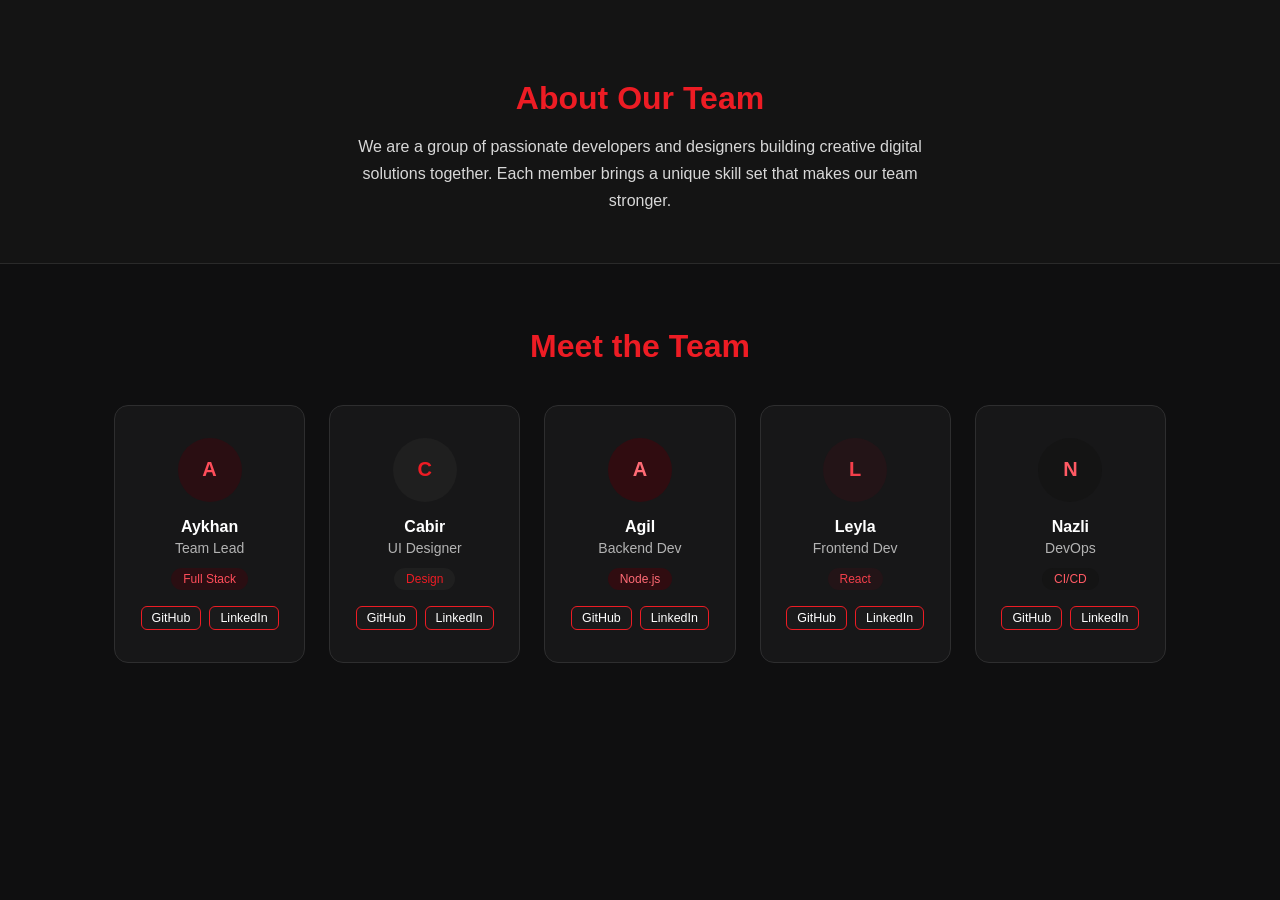
==== team-index.html @ d1a953b3 "Implement initial project structure and setup" ====
<!DOCTYPE html>
<html lang="en">
<head>
  <meta charset="UTF-8" />
  <meta name="viewport" content="width=device-width, initial-scale=1.0" />
  <title>Team Portfolio</title>
  <link rel="stylesheet" href="team-style.css" />
</head>
<body>
  <section id="about" class="about-section">
    <div class="container">
      <h2 class="section-title">About Our Team</h2>
      <p class="section-subtitle">
        We are a group of passionate developers and designers building
        creative digital solutions together. Each member brings a unique
        skill set that makes our team stronger.
      </p>
    </div>
  </section>

  <section id="team" class="team-section">
    <div class="container">
      <h2 class="section-title">Meet the Team</h2>
      <div class="team-grid" id="teamGrid"></div>
    </div>
  </section>

  <script src="data.js"></script>
  <script src="team-app.js"></script>
</body>
</html>
---- team-style.css ----
* {
  margin: 0;
  padding: 0;
  box-sizing: border-box;
}

body {
  font-family: "Segoe UI", sans-serif;
  background-color: #0f0f10;
  color: #f4f4f4;
}

.container {
  max-width: 1100px;
  margin: 0 auto;
  padding: 0 1.5rem;
}

.section-title {
  font-size: 2rem;
  font-weight: 600;
  text-align: center;
  margin-bottom: 1rem;
  color: #ed1c24;
}

.section-subtitle {
  font-size: 1rem;
  color: #d8d8d8;
  text-align: center;
  max-width: 600px;
  margin: 0 auto;
  line-height: 1.7;
}

.about-section {
  padding: 5rem 0 3rem;
  background-color: #141414;
  border-bottom: 1px solid #2a2a2a;
}

.team-section {
  padding: 4rem 0 5rem;
  background-color: #0f0f10;
}

.team-grid {
  display: grid;
  grid-template-columns: repeat(auto-fit, minmax(180px, 1fr));
  gap: 1.5rem;
  margin-top: 2.5rem;
}

.member-card {
  background: #171718;
  border: 1px solid #2e2e2f;
  border-radius: 14px;
  padding: 2rem 1.25rem;
  text-align: center;
  transition: transform 0.2s ease, box-shadow 0.2s ease;
}

.member-card:hover {
  transform: translateY(-4px);
  box-shadow: 0 10px 28px rgba(237, 28, 36, 0.22);
  border-color: #ed1c24;
}

.member-avatar {
  width: 64px;
  height: 64px;
  border-radius: 50%;
  display: flex;
  align-items: center;
  justify-content: center;
  font-size: 1.25rem;
  font-weight: 600;
  margin: 0 auto 1rem;
}

.member-name {
  font-size: 1rem;
  font-weight: 600;
  color: #ffffff;
  margin-bottom: 0.25rem;
}

.member-role {
  font-size: 0.875rem;
  color: #b3b3b3;
  margin-bottom: 0.75rem;
}

.member-skill-badge {
  display: inline-block;
  font-size: 0.75rem;
  font-weight: 500;
  padding: 4px 12px;
  border-radius: 20px;
  margin-bottom: 1rem;
}

.member-socials {
  display: flex;
  justify-content: center;
  gap: 0.5rem;
}

.member-socials a {
  font-size: 0.78rem;
  color: #ffffff;
  text-decoration: none;
  border: 1px solid #ed1c24;
  padding: 4px 10px;
  border-radius: 6px;
  background: #1a1a1b;
  transition: background 0.15s, color 0.15s;
}

.member-socials a:hover {
  background: #ed1c24;
  color: #0f0f10;
}

@media (max-width: 600px) {
  .section-title {
    font-size: 1.5rem;
  }

  .team-grid {
    grid-template-columns: 1fr 1fr;
  }
}

@media (max-width: 400px) {
  .team-grid {
    grid-template-columns: 1fr;
  }
}
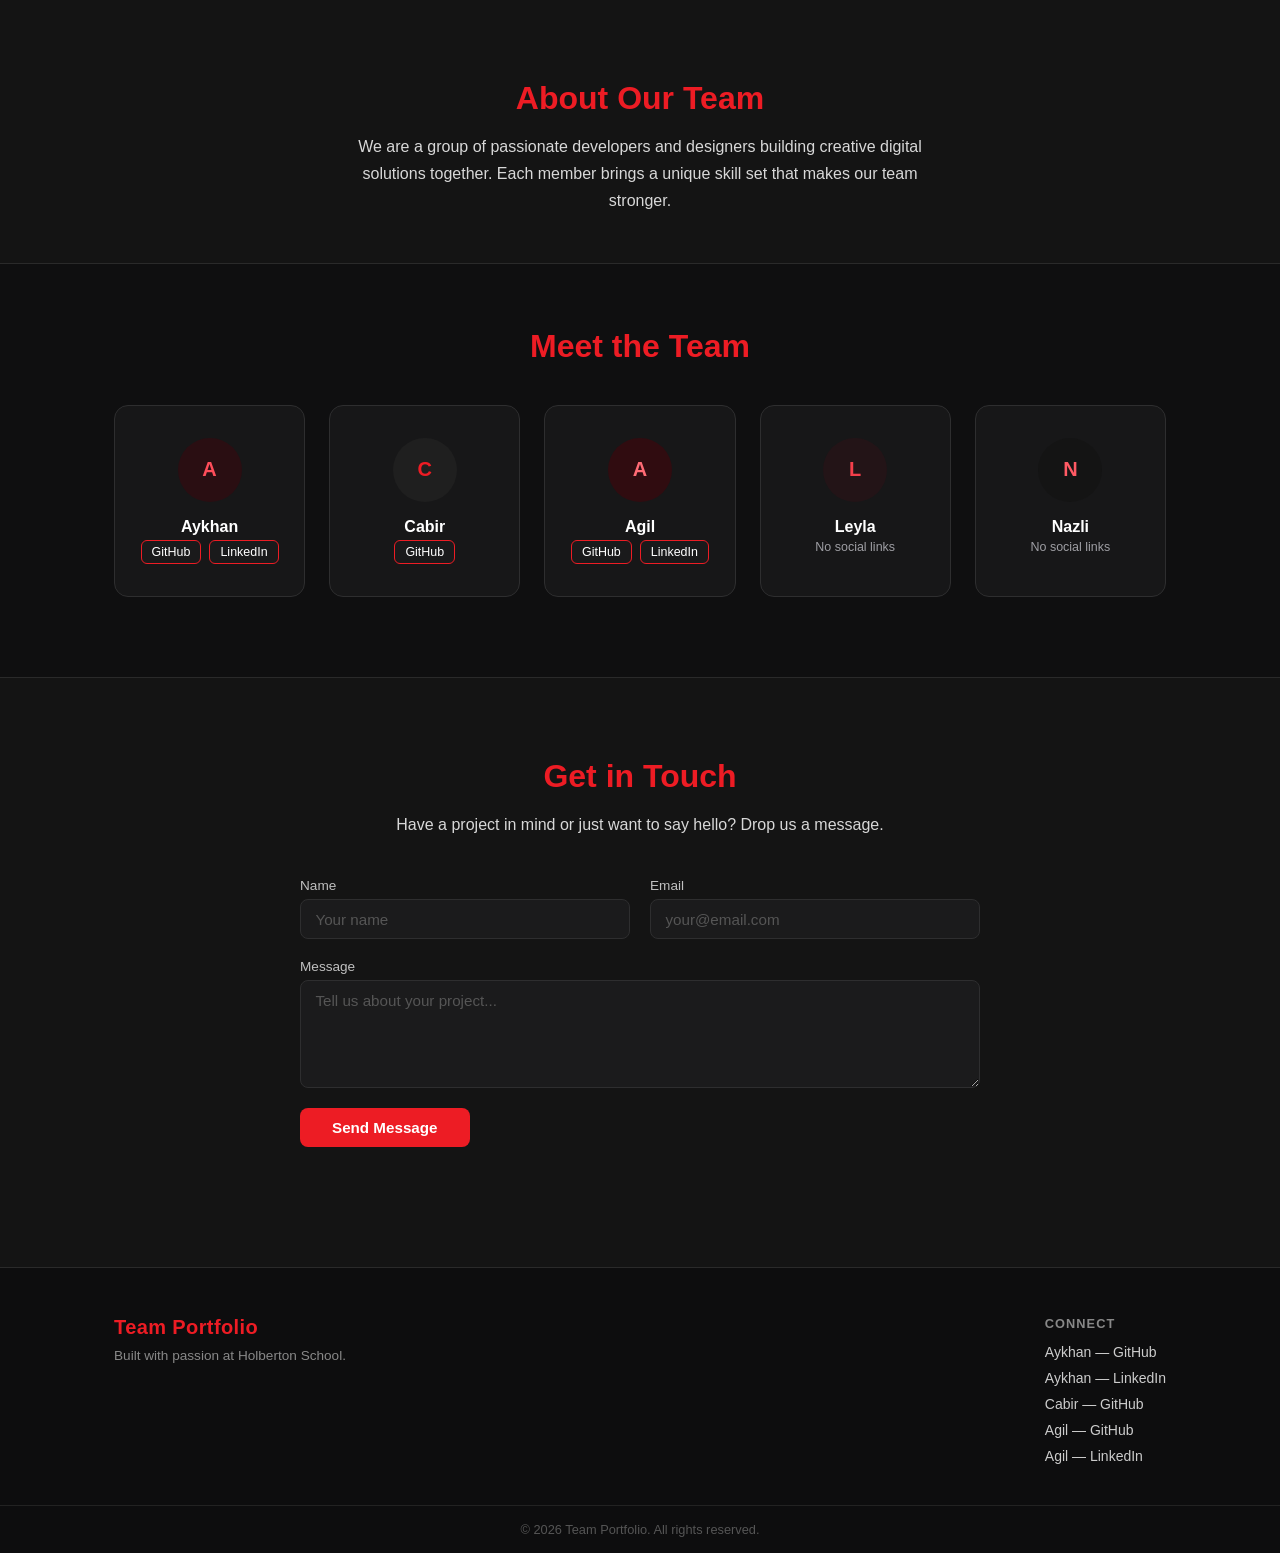
==== commit 586230c8: "feat: create footer section" ====
--- a/team-index.html
+++ b/team-index.html
@@ -5,6 +5,7 @@
   <meta name="viewport" content="width=device-width, initial-scale=1.0" />
   <title>Team Portfolio</title>
   <link rel="stylesheet" href="team-style.css" />
+  <link rel="stylesheet" href="contact-style.css" />
 </head>
 <body>
   <section id="about" class="about-section">
@@ -25,7 +26,49 @@
     </div>
   </section>
 
+  <section id="contact" class="contact-section">
+    <div class="container">
+      <h2 class="section-title">Get in Touch</h2>
+      <p class="section-subtitle">Have a project in mind or just want to say hello? Drop us a message.</p>
+      <form class="contact-form" id="contactForm" novalidate>
+        <div class="form-row">
+          <div class="form-group">
+            <label for="contactName">Name</label>
+            <input type="text" id="contactName" name="name" placeholder="Your name" required />
+          </div>
+          <div class="form-group">
+            <label for="contactEmail">Email</label>
+            <input type="email" id="contactEmail" name="email" placeholder="your@email.com" required />
+          </div>
+        </div>
+        <div class="form-group">
+          <label for="contactMessage">Message</label>
+          <textarea id="contactMessage" name="message" rows="5" placeholder="Tell us about your project..." required></textarea>
+        </div>
+        <button type="submit" class="submit-btn">Send Message</button>
+        <p class="form-feedback" id="formFeedback" aria-live="polite"></p>
+      </form>
+    </div>
+  </section>
+
+  <footer class="site-footer">
+    <div class="container footer-inner">
+      <div class="footer-brand">
+        <span class="footer-logo">Team Portfolio</span>
+        <p class="footer-tagline">Built with passion at Holberton School.</p>
+      </div>
+      <div class="footer-links">
+        <h3 class="footer-links-title">Connect</h3>
+        <ul class="footer-social" id="footerSocial"></ul>
+      </div>
+    </div>
+    <div class="footer-bottom">
+      <p>&copy; <span id="footerYear"></span> Team Portfolio. All rights reserved.</p>
+    </div>
+  </footer>
+
   <script src="data.js"></script>
   <script src="team-app.js"></script>
+  <script src="contact-app.js"></script>
 </body>
 </html>
--- a/team-style.css
+++ b/team-style.css
@@ -70,12 +70,20 @@
   width: 64px;
   height: 64px;
   border-radius: 50%;
+  overflow: hidden;
   display: flex;
   align-items: center;
   justify-content: center;
   font-size: 1.25rem;
   font-weight: 600;
   margin: 0 auto 1rem;
+}
+
+.member-avatar img {
+  width: 100%;
+  height: 100%;
+  object-fit: cover;
+  border-radius: 50%;
 }
 
 .member-name {
@@ -117,6 +125,11 @@
   transition: background 0.15s, color 0.15s;
 }
 
+.member-socials span {
+  font-size: 0.78rem;
+  color: #9e9ea3;
+}
+
 .member-socials a:hover {
   background: #ed1c24;
   color: #0f0f10;
--- a/contact-style.css
+++ b/contact-style.css
@@ -0,0 +1,180 @@
+.contact-section {
+  padding: 5rem 0;
+  background-color: #141414;
+  border-top: 1px solid #2a2a2a;
+}
+
+.contact-form {
+  max-width: 680px;
+  margin: 2.5rem auto 0;
+  display: flex;
+  flex-direction: column;
+  gap: 1.25rem;
+}
+
+.form-row {
+  display: grid;
+  grid-template-columns: 1fr 1fr;
+  gap: 1.25rem;
+}
+
+.form-group {
+  display: flex;
+  flex-direction: column;
+  gap: 0.4rem;
+}
+
+.form-group label {
+  font-size: 0.85rem;
+  font-weight: 500;
+  color: #c0c0c0;
+}
+
+.form-group input,
+.form-group textarea {
+  background: #1b1b1c;
+  border: 1px solid #2e2e2f;
+  border-radius: 8px;
+  color: #f4f4f4;
+  font-family: inherit;
+  font-size: 0.95rem;
+  padding: 0.65rem 0.9rem;
+  outline: none;
+  transition: border-color 0.2s;
+  resize: vertical;
+}
+
+.form-group input::placeholder,
+.form-group textarea::placeholder {
+  color: #555;
+}
+
+.form-group input:focus,
+.form-group textarea:focus {
+  border-color: #ed1c24;
+}
+
+.submit-btn {
+  align-self: flex-start;
+  background: #ed1c24;
+  color: #fff;
+  border: none;
+  border-radius: 8px;
+  cursor: pointer;
+  font-family: inherit;
+  font-size: 0.95rem;
+  font-weight: 600;
+  padding: 0.7rem 2rem;
+  transition: background 0.2s, transform 0.15s;
+}
+
+.submit-btn:hover {
+  background: #c71019;
+  transform: translateY(-2px);
+}
+
+.submit-btn:disabled {
+  opacity: 0.6;
+  cursor: not-allowed;
+  transform: none;
+}
+
+.form-feedback {
+  font-size: 0.875rem;
+  min-height: 1.2rem;
+}
+
+.form-feedback.success {
+  color: #4caf50;
+}
+
+.form-feedback.error {
+  color: #ed1c24;
+}
+
+/* ── Footer ─────────────────────────────────────────── */
+
+.site-footer {
+  background-color: #0d0d0e;
+  border-top: 1px solid #2a2a2a;
+  padding-top: 3rem;
+}
+
+.footer-inner {
+  display: flex;
+  justify-content: space-between;
+  align-items: flex-start;
+  gap: 2rem;
+  padding-bottom: 2.5rem;
+}
+
+.footer-brand {
+  max-width: 260px;
+}
+
+.footer-logo {
+  font-size: 1.25rem;
+  font-weight: 700;
+  color: #ed1c24;
+  letter-spacing: 0.02em;
+}
+
+.footer-tagline {
+  font-size: 0.85rem;
+  color: #888;
+  margin-top: 0.4rem;
+  line-height: 1.6;
+}
+
+.footer-links-title {
+  font-size: 0.8rem;
+  font-weight: 600;
+  text-transform: uppercase;
+  letter-spacing: 0.08em;
+  color: #888;
+  margin-bottom: 0.75rem;
+}
+
+.footer-social {
+  list-style: none;
+  display: flex;
+  flex-direction: column;
+  gap: 0.5rem;
+}
+
+.footer-social li a {
+  font-size: 0.875rem;
+  color: #ccc;
+  text-decoration: none;
+  transition: color 0.15s;
+}
+
+.footer-social li a:hover {
+  color: #ed1c24;
+}
+
+.footer-bottom {
+  border-top: 1px solid #222;
+  padding: 1rem 0;
+  text-align: center;
+}
+
+.footer-bottom p {
+  font-size: 0.8rem;
+  color: #555;
+}
+
+@media (max-width: 600px) {
+  .form-row {
+    grid-template-columns: 1fr;
+  }
+
+  .footer-inner {
+    flex-direction: column;
+  }
+
+  .submit-btn {
+    width: 100%;
+    text-align: center;
+  }
+}
